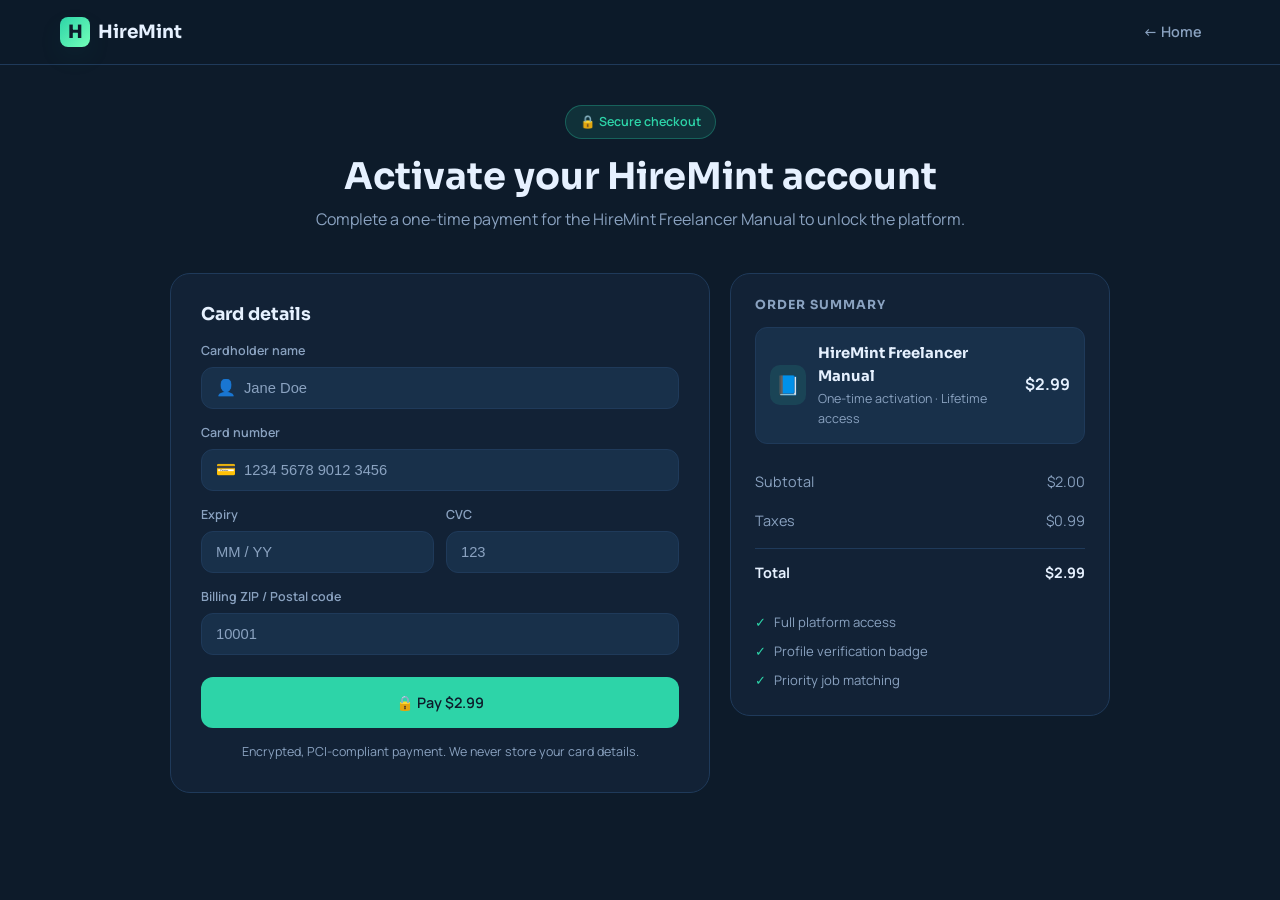
==== payment.html @ 54c5327f "Add files via upload" ====
<!DOCTYPE html>
<html lang="en">
<head>
  <meta charset="UTF-8" />
  <meta name="viewport" content="width=device-width, initial-scale=1" />
  <title>Complete your payment — HireMint</title>
  <meta name="description" content="Pay for the HireMint freelancer manual to activate your account." />
  <link rel="preconnect" href="https://fonts.googleapis.com" />
  <link rel="preconnect" href="https://fonts.gstatic.com" crossorigin />
  <link href="https://fonts.googleapis.com/css2?family=Sora:wght@500;600;700;800&family=Manrope:wght@400;500;600;700&display=swap" rel="stylesheet" />
  <link rel="stylesheet" href="styles.css" />
</head>
<body>
  <header class="header">
    <div class="container header-inner">
      <a href="index.html" class="logo"><span class="logo-mark">H</span> HireMint</a>
      <div class="header-actions">
        <a href="index.html" class="btn btn-ghost">← Home</a>
      </div>
    </div>
  </header>

  <main>
    <div style="text-align:center; padding: 40px 20px 0;">
      <span class="eyebrow">🔒 Secure checkout</span>
      <h1 style="font-family:'Sora',sans-serif; font-size: clamp(1.6rem, 4vw, 2.3rem); margin-top: 16px;">Activate your HireMint account</h1>
      <p style="color:var(--muted); margin-top:8px;">Complete a one-time payment for the HireMint Freelancer Manual to unlock the platform.</p>
    </div>

    <div class="pay-layout">
      <section class="card-panel" id="pay-card" style="max-width:none;">
        <h3 style="font-family:'Sora',sans-serif; font-size:1.1rem; margin-bottom: 16px;">Card details</h3>
        <form id="payment-form">
          <div class="field">
            <label>Cardholder name</label>
            <div class="field-input"><span>👤</span><input name="cardName" type="text" placeholder="Jane Doe" required /></div>
          </div>
          <div class="field">
            <label>Card number</label>
            <div class="field-input"><span>💳</span><input name="cardNumber" type="text" data-format="card" inputmode="numeric" placeholder="1234 5678 9012 3456" required /></div>
          </div>
          <div style="display:grid; grid-template-columns:1fr 1fr; gap:12px;">
            <div class="field">
              <label>Expiry</label>
              <div class="field-input"><input name="expiry" type="text" data-format="expiry" inputmode="numeric" placeholder="MM / YY" required /></div>
            </div>
            <div class="field">
              <label>CVC</label>
              <div class="field-input"><input name="cvc" type="text" inputmode="numeric" maxlength="4" placeholder="123" required /></div>
            </div>
          </div>
          <div class="field">
            <label>Billing ZIP / Postal code</label>
            <div class="field-input"><input name="zip" type="text" placeholder="10001" required /></div>
          </div>
          <button type="submit" class="btn btn-primary btn-block">🔒 Pay $2.99</button>
          <p class="fine-print">Encrypted, PCI-compliant payment. We never store your card details.</p>
          <div id="pay-progress" style="display:none; margin-top:18px;">
            <div class="pay-spinner"></div>
            <p style="text-align:center; color:var(--muted); font-size:0.88rem; margin-top:10px;" id="pay-progress-text">Contacting your bank…</p>
          </div>
        </form>
      </section>

      <section class="card-panel success" id="pay-success" style="display:none; max-width:none;">
        <div class="check">✓</div>
        <h2 style="font-family:'Sora',sans-serif;">Payment successful</h2>
        <p style="color:var(--muted); margin-top:8px;">Welcome to HireMint. Your manual is on its way to your inbox. Redirecting to your dashboard…</p>
        <a href="dashboard.html" class="btn btn-primary" style="margin-top:20px;">Go to dashboard →</a>
      </section>


      <aside class="summary">
        <h3>Order summary</h3>
        <div class="summary-item">
          <div class="icon">📘</div>
          <div>
            <div style="font-family:'Sora',sans-serif; font-weight:700; font-size:0.92rem;">HireMint Freelancer Manual</div>
            <div style="color:var(--muted); font-size:0.78rem;">One-time activation · Lifetime access</div>
          </div>
          <div class="price">$2.99</div>
        </div>
        <div style="margin-top:18px;">
          <div class="summary-row"><span>Subtotal</span><span>$2.00</span></div>
          <div class="summary-row"><span>Taxes</span><span>$0.99</span></div>
          <div class="summary-row total"><span>Total</span><span>$2.99</span></div>
        </div>
        <ul class="benefits">
          <li>Full platform access</li>
          <li>Profile verification badge</li>
          <li>Priority job matching</li>
        </ul>
      </aside>
    </div>
  </main>

  <script type="module" src="supabase.js"></script>
  <script src="main.js"></script>
</body>
</html>
---- styles.css ----
/* HireMint — Static HTML/CSS/JS version
   Neon Mint palette + Sora/Manrope typography
   Fully responsive (mobile-first)
*/
:root {
  --bg: #0d1b2a;
  --surface: #122236;
  --surface-2: #18304a;
  --border: #1f3a5a;
  --text: #e6f1ff;
  --muted: #8aa2c0;
  --mint: #2dd4a8;
  --mint-glow: #73ffb8;
  --mint-soft: rgba(45, 212, 168, 0.12);
  --radius: 14px;
  --maxw: 1200px;
  --shadow: 0 10px 30px -10px rgba(45, 212, 168, 0.35);
  --gradient: linear-gradient(135deg, #2dd4a8, #73ffb8);
}

* { box-sizing: border-box; }
html, body { margin: 0; padding: 0; }
html { scroll-behavior: smooth; }
body {
  font-family: 'Manrope', system-ui, -apple-system, sans-serif;
  background: var(--bg);
  color: var(--text);
  line-height: 1.6;
  -webkit-font-smoothing: antialiased;
}
img { max-width: 100%; display: block; }
a { color: inherit; text-decoration: none; }
button { font: inherit; cursor: pointer; border: none; background: none; color: inherit; }
h1, h2, h3, h4 { font-family: 'Sora', sans-serif; font-weight: 700; line-height: 1.2; margin: 0; }
p { margin: 0; }

.container { max-width: var(--maxw); margin: 0 auto; padding: 0 20px; }

/* ===== Header ===== */
.header {
  position: sticky; top: 0; z-index: 50;
  backdrop-filter: blur(12px);
  background: rgba(13, 27, 42, 0.8);
  border-bottom: 1px solid var(--border);
}
.header-inner {
  display: flex; align-items: center; justify-content: space-between;
  height: 64px;
}
.logo {
  display: flex; align-items: center; gap: 8px;
  font-family: 'Sora', sans-serif; font-weight: 700; font-size: 1.15rem;
}
.logo-mark {
  width: 30px; height: 30px; border-radius: 8px;
  background: var(--gradient);
  display: grid; place-items: center;
  color: #0d1b2a; font-weight: 800;
  box-shadow: var(--shadow);
}
.nav { display: none; gap: 28px; }
.nav a { color: var(--muted); font-size: 0.92rem; transition: color .2s; }
.nav a:hover { color: var(--mint); }
.header-actions { display: flex; align-items: center; gap: 10px; }
.btn {
  display: inline-flex; align-items: center; justify-content: center; gap: 6px;
  padding: 10px 18px; border-radius: 999px; font-weight: 600; font-size: 0.9rem;
  transition: transform .15s, background .2s, box-shadow .2s; white-space: nowrap;
}
.btn-primary { background: var(--mint); color: #0d1b2a; }
.btn-primary:hover { background: var(--mint-glow); box-shadow: var(--shadow); }
.btn-ghost { color: var(--muted); }
.btn-ghost:hover { color: var(--text); }
.btn-outline { border: 1px solid var(--border); color: var(--text); }
.btn-outline:hover { border-color: var(--mint); color: var(--mint); }
.menu-toggle { display: grid; place-items: center; width: 40px; height: 40px; border-radius: 10px; border: 1px solid var(--border); }
.menu-toggle:hover { border-color: var(--mint); }
.mobile-nav { display: none; flex-direction: column; gap: 4px; padding: 14px 20px 20px; border-top: 1px solid var(--border); }
.mobile-nav.open { display: flex; }
.mobile-nav a { padding: 12px; border-radius: 10px; color: var(--muted); }
.mobile-nav a:hover { background: var(--surface); color: var(--text); }

/* ===== Hero ===== */
.hero { position: relative; padding: 64px 0 48px; overflow: hidden; }
.hero::before {
  content: ""; position: absolute; inset: 0;
  background: radial-gradient(60% 60% at 50% 0%, rgba(45,212,168,0.18), transparent 60%);
  pointer-events: none;
}
.hero-inner { position: relative; text-align: center; }
.eyebrow {
  display: inline-flex; align-items: center; gap: 6px;
  padding: 6px 14px; border-radius: 999px;
  background: var(--mint-soft); color: var(--mint);
  border: 1px solid rgba(45,212,168,0.3);
  font-size: 0.78rem; font-weight: 600;
}
.hero h1 {
  font-size: clamp(2rem, 6vw, 3.75rem);
  margin: 18px auto 0; max-width: 900px;
}
.hero h1 .accent { background: var(--gradient); -webkit-background-clip: text; background-clip: text; color: transparent; }
.hero p {
  margin: 18px auto 0; max-width: 620px;
  color: var(--muted); font-size: clamp(1rem, 2.5vw, 1.125rem);
}
.search-bar {
  margin: 30px auto 0; max-width: 640px;
  display: flex; gap: 8px; padding: 8px;
  background: var(--surface); border: 1px solid var(--border);
  border-radius: 999px;
}
.search-bar input {
  flex: 1; min-width: 0; padding: 12px 18px;
  background: transparent; border: none; outline: none;
  color: var(--text); font-size: 0.95rem;
}
.search-bar input::placeholder { color: var(--muted); }
.hero-stats {
  margin: 40px auto 0; max-width: 720px;
  display: grid; grid-template-columns: repeat(3, 1fr); gap: 20px;
}
.stat .num { font-family: 'Sora', sans-serif; font-size: clamp(1.4rem, 4vw, 2rem); font-weight: 700; color: var(--mint); }
.stat .label { color: var(--muted); font-size: 0.85rem; }

/* ===== Section base ===== */
.section { padding: 72px 0; }
.section-head { text-align: center; max-width: 700px; margin: 0 auto 44px; }
.section-head h2 { font-size: clamp(1.6rem, 4vw, 2.4rem); }
.section-head p { color: var(--muted); margin-top: 10px; }

/* ===== Categories ===== */
.grid { display: grid; gap: 18px; }
.cat-grid { grid-template-columns: repeat(2, 1fr); }
.cat-card {
  padding: 22px; border-radius: var(--radius);
  background: var(--surface); border: 1px solid var(--border);
  transition: transform .2s, border-color .2s, background .2s;
}
.cat-card:hover { transform: translateY(-3px); border-color: var(--mint); background: var(--surface-2); }
.cat-icon {
  width: 44px; height: 44px; border-radius: 12px;
  background: var(--mint-soft); color: var(--mint);
  display: grid; place-items: center; margin-bottom: 14px; font-size: 1.4rem;
}
.cat-card h3 { font-size: 1.05rem; }
.cat-card p { color: var(--muted); font-size: 0.88rem; margin-top: 4px; }

/* ===== Freelancers ===== */
.freelancer-grid { grid-template-columns: 1fr; }
.fl-card {
  padding: 22px; border-radius: var(--radius);
  background: var(--surface); border: 1px solid var(--border);
  display: flex; flex-direction: column; gap: 14px;
  transition: transform .2s, border-color .2s;
}
.fl-card:hover { transform: translateY(-3px); border-color: var(--mint); }
.fl-top { display: flex; gap: 14px; align-items: center; }
.fl-avatar {
  width: 56px; height: 56px; border-radius: 50%;
  background: var(--gradient); color: #0d1b2a;
  display: grid; place-items: center;
  font-weight: 700; font-family: 'Sora', sans-serif;
}
.fl-name { font-weight: 700; font-family: 'Sora', sans-serif; }
.fl-role { color: var(--muted); font-size: 0.85rem; }
.fl-rate { color: var(--mint); font-weight: 700; margin-left: auto; }
.fl-tags { display: flex; flex-wrap: wrap; gap: 6px; }
.tag {
  padding: 4px 10px; border-radius: 999px;
  background: var(--mint-soft); color: var(--mint);
  font-size: 0.72rem; font-weight: 600;
}
.fl-meta { display: flex; justify-content: space-between; color: var(--muted); font-size: 0.83rem; padding-top: 12px; border-top: 1px solid var(--border); }
.star { color: var(--mint); }

/* ===== How it works ===== */
.steps { grid-template-columns: 1fr; counter-reset: step; }
.step {
  padding: 24px; border-radius: var(--radius);
  background: var(--surface); border: 1px solid var(--border);
  position: relative;
}
.step::before {
  counter-increment: step; content: counter(step);
  position: absolute; top: -16px; left: 24px;
  width: 36px; height: 36px; border-radius: 50%;
  background: var(--gradient); color: #0d1b2a;
  display: grid; place-items: center; font-weight: 800;
  font-family: 'Sora', sans-serif; box-shadow: var(--shadow);
}
.step h3 { margin-top: 8px; font-size: 1.1rem; }
.step p { color: var(--muted); margin-top: 8px; font-size: 0.92rem; }

/* ===== CTA ===== */
.cta {
  margin: 24px 20px; padding: 50px 24px;
  border-radius: 24px; text-align: center;
  background: linear-gradient(135deg, rgba(45,212,168,0.18), rgba(115,255,184,0.08));
  border: 1px solid rgba(45,212,168,0.3);
}
.cta h2 { font-size: clamp(1.5rem, 4vw, 2.2rem); }
.cta p { color: var(--muted); margin: 12px auto 0; max-width: 520px; }
.cta-actions { display: flex; gap: 12px; justify-content: center; flex-wrap: wrap; margin-top: 24px; }

/* ===== Footer ===== */
.footer { border-top: 1px solid var(--border); padding: 40px 0 24px; margin-top: 40px; }
.footer-grid { display: grid; gap: 30px; grid-template-columns: 1fr; }
.footer h4 { font-size: 0.9rem; margin-bottom: 12px; }
.footer ul { list-style: none; padding: 0; margin: 0; display: flex; flex-direction: column; gap: 8px; }
.footer a { color: var(--muted); font-size: 0.88rem; }
.footer a:hover { color: var(--mint); }
.footer-bottom { margin-top: 30px; padding-top: 20px; border-top: 1px solid var(--border); color: var(--muted); font-size: 0.82rem; text-align: center; }

/* ===== Auth / Payment pages ===== */
.auth-wrap { min-height: calc(100vh - 64px); display: flex; align-items: center; justify-content: center; padding: 40px 20px; }
.card-panel {
  width: 100%; max-width: 480px;
  background: var(--surface); border: 1px solid var(--border);
  border-radius: 20px; padding: 30px;
}
.card-panel h1 { font-size: 1.7rem; text-align: center; }
.card-panel .sub { text-align: center; color: var(--muted); margin: 8px 0 22px; font-size: 0.9rem; }
.role-toggle { display: grid; grid-template-columns: 1fr 1fr; gap: 4px; padding: 4px; background: var(--surface-2); border-radius: 12px; margin-bottom: 20px; }
.role-toggle button { padding: 10px; border-radius: 9px; color: var(--muted); font-weight: 600; font-size: 0.88rem; }
.role-toggle button.active { background: var(--mint); color: #0d1b2a; box-shadow: var(--shadow); }
.field { margin-bottom: 14px; }
.field label { display: block; font-size: 0.78rem; color: var(--muted); margin-bottom: 6px; font-weight: 600; }
.field-input {
  display: flex; align-items: center; gap: 8px;
  background: var(--surface-2); border: 1px solid var(--border);
  border-radius: 12px; padding: 0 14px;
  transition: border-color .2s;
}
.field-input:focus-within { border-color: var(--mint); }
.field-input span { color: var(--muted); }
.field-input input {
  flex: 1; min-width: 0; background: transparent; border: none; outline: none;
  color: var(--text); padding: 12px 0; font-size: 0.92rem;
}
.field-input input::placeholder { color: var(--muted); }
.btn-block { width: 100%; padding: 14px; border-radius: 12px; margin-top: 8px; }
.fine-print { text-align: center; color: var(--muted); font-size: 0.78rem; margin-top: 14px; }
.fine-print a { color: var(--mint); }
.checkbox-row { display: flex; gap: 8px; align-items: flex-start; font-size: 0.82rem; color: var(--muted); margin: 4px 0 8px; }
.checkbox-row input { accent-color: var(--mint); margin-top: 3px; }

/* Payment */
.pay-layout { display: grid; grid-template-columns: 1fr; gap: 20px; max-width: 980px; margin: 40px auto; padding: 0 20px; }
.summary { background: var(--surface); border: 1px solid var(--border); border-radius: 20px; padding: 24px; height: fit-content; }
.summary h3 { font-size: 0.78rem; text-transform: uppercase; letter-spacing: 0.08em; color: var(--muted); margin-bottom: 14px; }
.summary-item { display: flex; gap: 12px; align-items: center; padding: 14px; background: var(--surface-2); border-radius: 12px; border: 1px solid var(--border); }
.summary-item .icon { width: 40px; height: 40px; border-radius: 10px; background: var(--mint-soft); color: var(--mint); display: grid; place-items: center; font-size: 1.2rem; }
.summary-item .price { margin-left: auto; font-weight: 700; }
.summary-row { display: flex; justify-content: space-between; padding: 8px 0; color: var(--muted); font-size: 0.9rem; }
.summary-row.total { color: var(--text); font-weight: 700; border-top: 1px solid var(--border); padding-top: 12px; margin-top: 8px; }
.benefits { list-style: none; padding: 0; margin: 20px 0 0; display: flex; flex-direction: column; gap: 8px; color: var(--muted); font-size: 0.82rem; }
.benefits li::before { content: "✓"; color: var(--mint); margin-right: 8px; font-weight: 700; }

.success { text-align: center; padding: 20px 0; }
.success .check {
  width: 60px; height: 60px; border-radius: 50%;
  background: var(--mint-soft); color: var(--mint);
  display: grid; place-items: center; margin: 0 auto 16px; font-size: 1.8rem;
}

/* ===== Responsive ===== */
@media (min-width: 640px) {
  .cat-grid { grid-template-columns: repeat(3, 1fr); }
  .freelancer-grid { grid-template-columns: repeat(2, 1fr); }
  .steps { grid-template-columns: repeat(3, 1fr); }
  .footer-grid { grid-template-columns: 2fr 1fr 1fr 1fr; }
}
@media (min-width: 900px) {
  .nav { display: flex; }
  .menu-toggle { display: none; }
  .cat-grid { grid-template-columns: repeat(4, 1fr); }
  .freelancer-grid { grid-template-columns: repeat(3, 1fr); }
  .pay-layout { grid-template-columns: 1fr 380px; }
}

/* ===== Extended form + modal ===== */
.field-input select {
  flex: 1; min-width: 0; background: transparent; border: none; outline: none;
  color: var(--text); padding: 12px 0; font-size: 0.92rem;
  appearance: none; -webkit-appearance: none;
  background-image: url("data:image/svg+xml;utf8,<svg xmlns='http://www.w3.org/2000/svg' width='12' height='8' viewBox='0 0 12 8'><path fill='%238aa2c0' d='M6 8L0 0h12z'/></svg>");
  background-repeat: no-repeat; background-position: right center; padding-right: 18px;
}
.field-input select option { background: var(--surface-2); color: var(--text); }
.form-grid { display: grid; grid-template-columns: 1fr; gap: 0 14px; }
.form-grid .field.full { grid-column: 1 / -1; }
@media (min-width: 640px) {
  .form-grid { grid-template-columns: 1fr 1fr; }
}

.modal-overlay {
  position: fixed; inset: 0; z-index: 100;
  background: rgba(5, 12, 22, 0.78); backdrop-filter: blur(8px);
  display: none; align-items: center; justify-content: center;
  padding: 20px; overflow-y: auto;
}
.modal-overlay.open { display: flex; }
.modal {
  background: var(--surface); border: 1px solid var(--border);
  border-radius: 20px; padding: 32px 26px; max-width: 480px; width: 100%;
  text-align: center; box-shadow: 0 30px 80px -20px rgba(0,0,0,0.6);
  animation: modal-pop .25s ease-out;
}
@keyframes modal-pop { from { opacity: 0; transform: translateY(10px) scale(.97);} to { opacity: 1; transform: none;} }
.modal h2 { font-size: 1.5rem; margin-top: 8px; }
.check-big {
  width: 72px; height: 72px; border-radius: 50%;
  background: var(--gradient); color: #0d1b2a;
  display: grid; place-items: center; margin: 0 auto;
  font-size: 2.2rem; font-weight: 800; box-shadow: var(--shadow);
}
.verified-badge {
  display: inline-block; margin-top: 12px;
  background: var(--mint-soft); color: var(--mint);
  border: 1px solid rgba(45,212,168,0.3);
  padding: 6px 14px; border-radius: 999px;
  font-size: 0.82rem; font-weight: 600;
}
.handbook-notice {
  margin: 22px 0 18px; padding: 18px;
  background: var(--surface-2); border: 1px solid var(--border);
  border-radius: 14px; text-align: left;
}
.handbook-notice strong { color: var(--mint); font-family: 'Sora', sans-serif; display: block; margin-bottom: 6px; }
.handbook-notice p { color: var(--muted); font-size: 0.88rem; line-height: 1.55; }
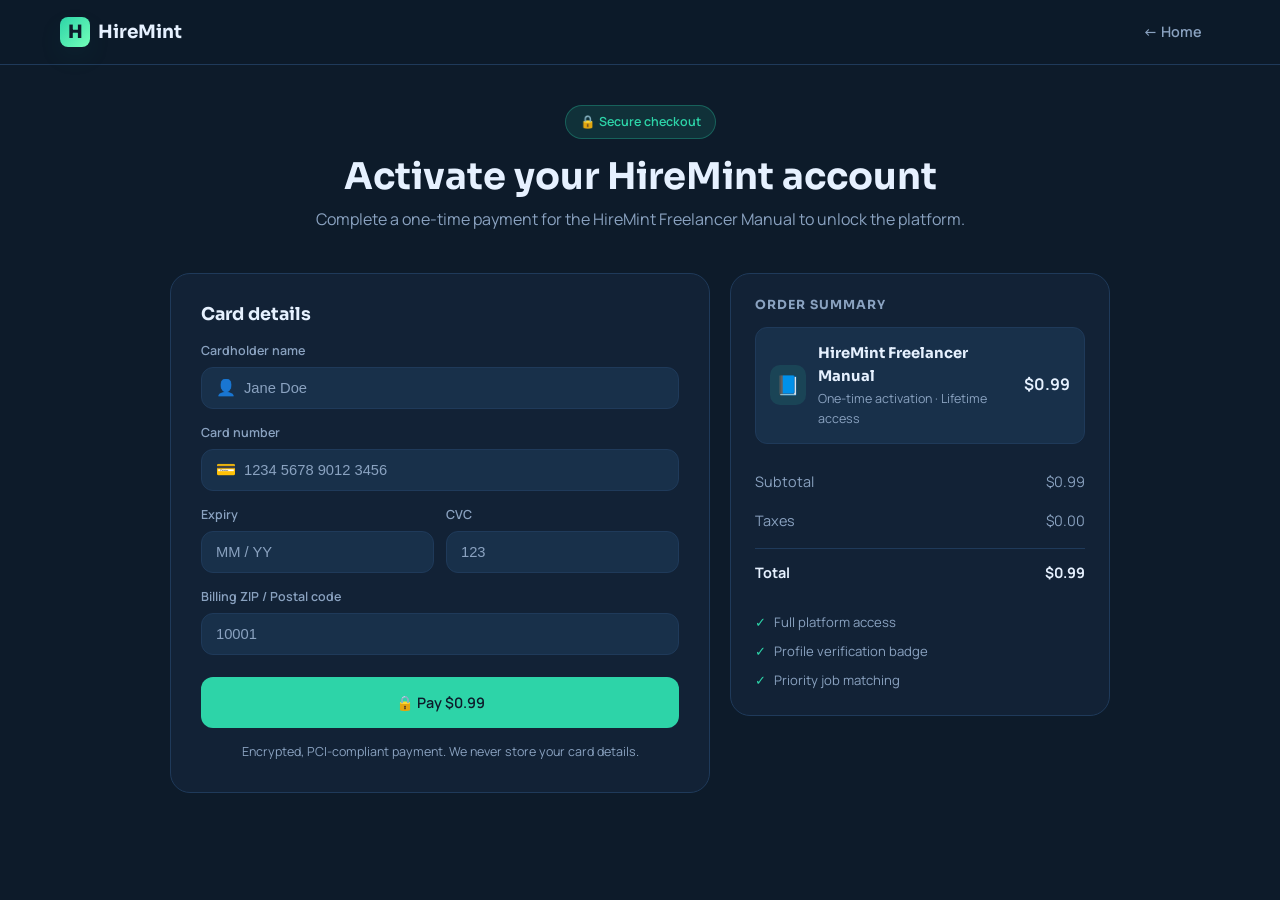
==== commit a88ebabf: "Update payment.html" ====
--- a/payment.html
+++ b/payment.html
@@ -53,7 +53,7 @@
             <label>Billing ZIP / Postal code</label>
             <div class="field-input"><input name="zip" type="text" placeholder="10001" required /></div>
           </div>
-          <button type="submit" class="btn btn-primary btn-block">🔒 Pay $2.99</button>
+          <button type="submit" class="btn btn-primary btn-block">🔒 Pay $0.99</button>
           <p class="fine-print">Encrypted, PCI-compliant payment. We never store your card details.</p>
           <div id="pay-progress" style="display:none; margin-top:18px;">
             <div class="pay-spinner"></div>
@@ -78,12 +78,12 @@
             <div style="font-family:'Sora',sans-serif; font-weight:700; font-size:0.92rem;">HireMint Freelancer Manual</div>
             <div style="color:var(--muted); font-size:0.78rem;">One-time activation · Lifetime access</div>
           </div>
-          <div class="price">$2.99</div>
+          <div class="price">$0.99</div>
         </div>
         <div style="margin-top:18px;">
-          <div class="summary-row"><span>Subtotal</span><span>$2.00</span></div>
-          <div class="summary-row"><span>Taxes</span><span>$0.99</span></div>
-          <div class="summary-row total"><span>Total</span><span>$2.99</span></div>
+          <div class="summary-row"><span>Subtotal</span><span>$0.99</span></div>
+          <div class="summary-row"><span>Taxes</span><span>$0.00</span></div>
+          <div class="summary-row total"><span>Total</span><span>$0.99</span></div>
         </div>
         <ul class="benefits">
           <li>Full platform access</li>
